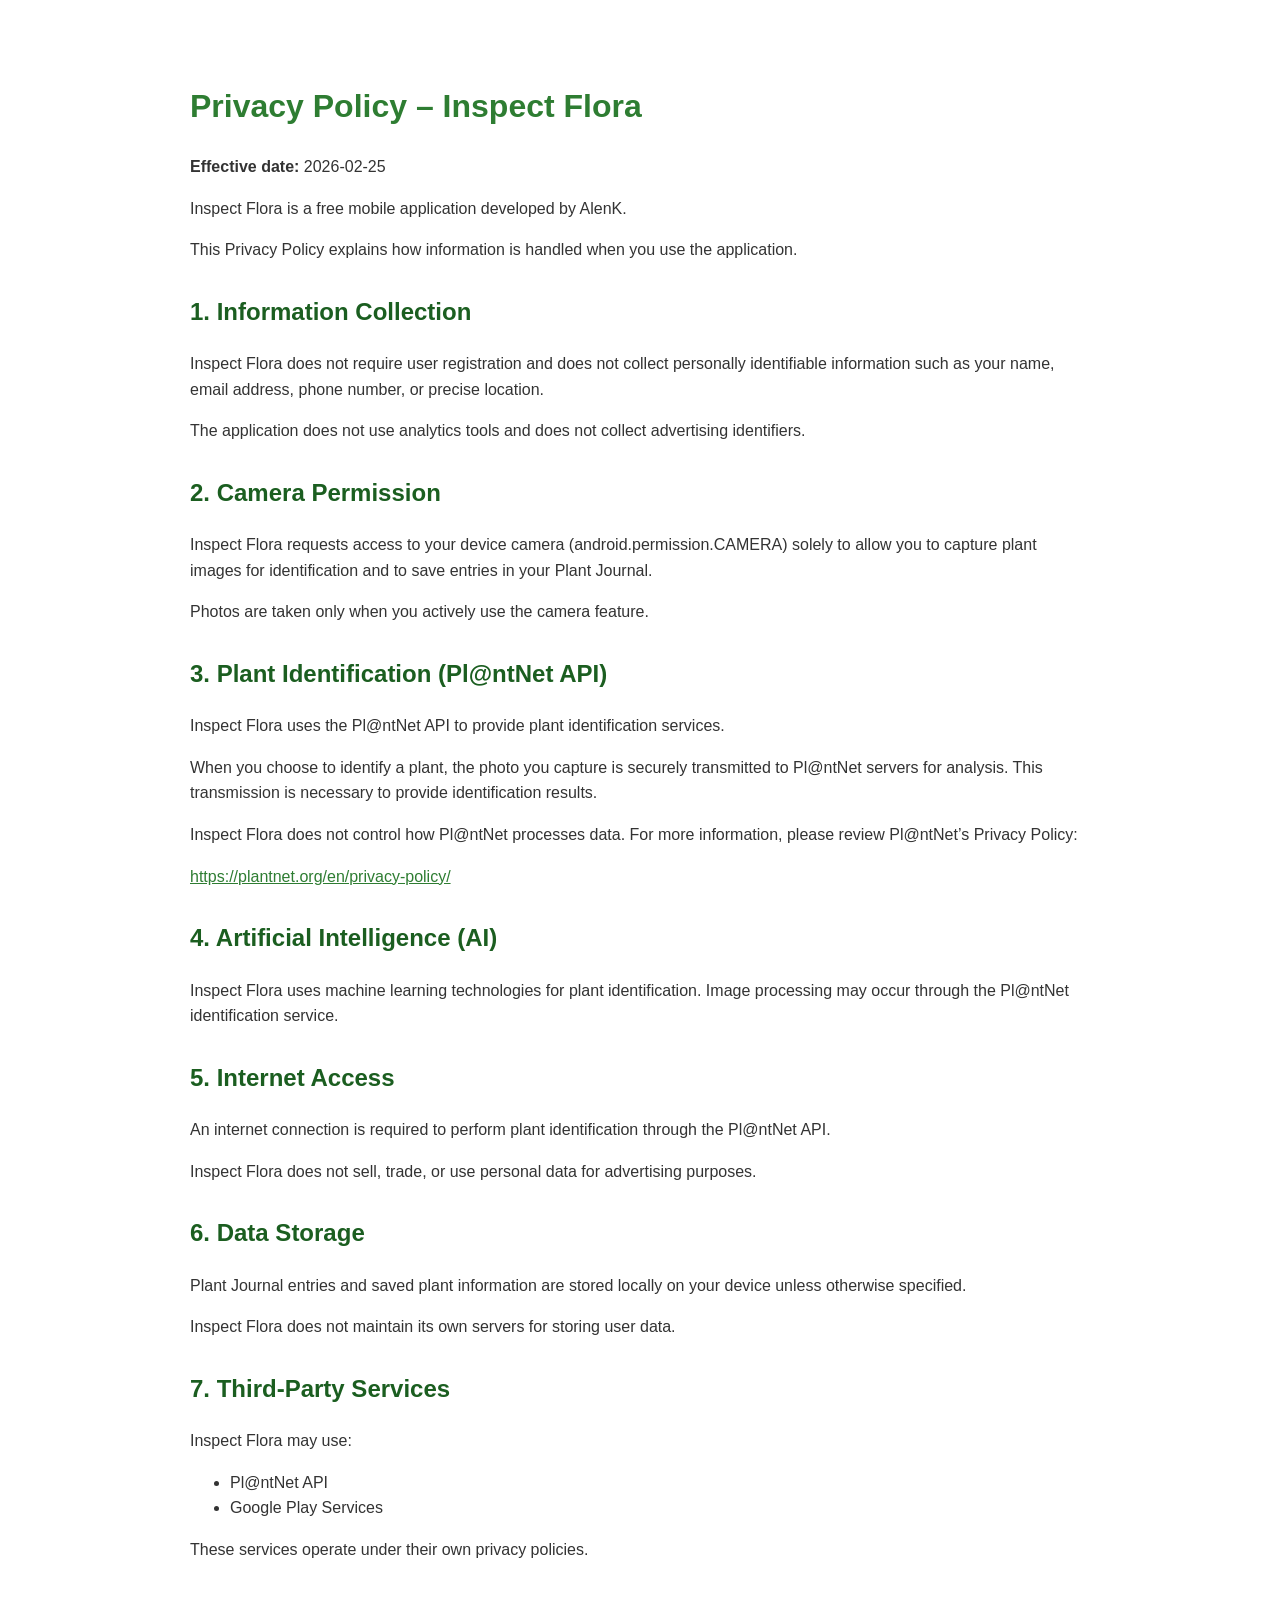
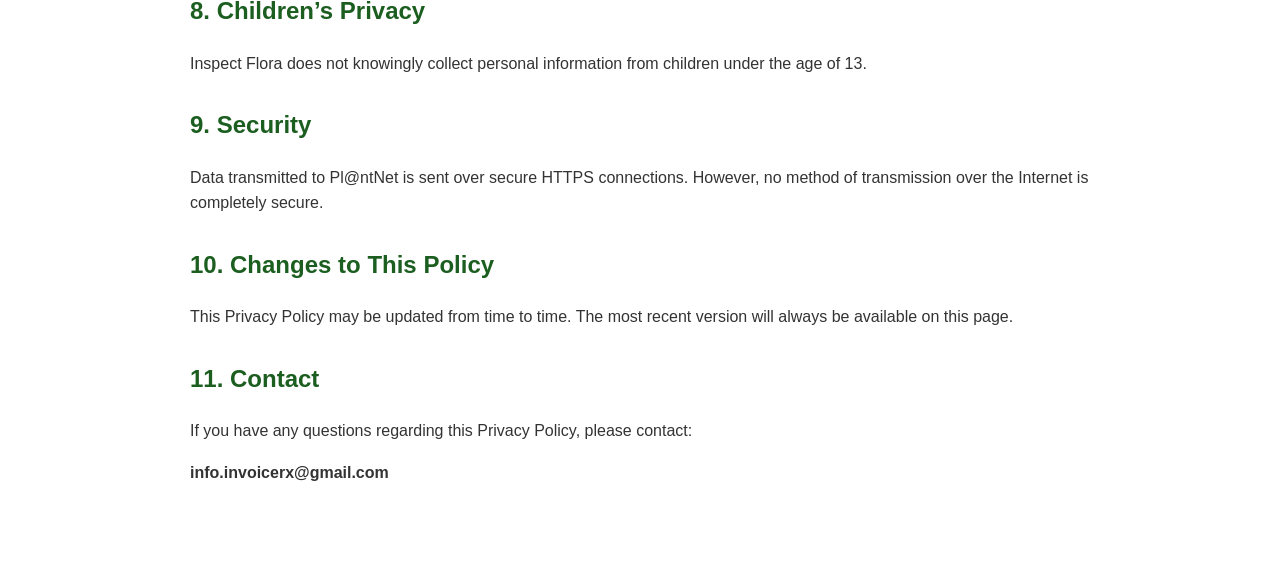
==== privacy.html @ 6c1381c5 "Add files via upload" ====
<!DOCTYPE html>
<html lang="en">
<head>
<meta charset="UTF-8">
<meta name="viewport" content="width=device-width, initial-scale=1.0">
<title>Privacy Policy – Inspect Flora</title>
<style>
body {
    font-family: Arial, sans-serif;
    max-width: 900px;
    margin: 40px auto;
    padding: 20px;
    line-height: 1.6;
    color: #333;
}
h1 {
    color: #2e7d32;
}
h2 {
    margin-top: 30px;
    color: #1b5e20;
}
a {
    color: #2e7d32;
}
</style>
</head>

<body>

<h1>Privacy Policy – Inspect Flora</h1>
<p><strong>Effective date:</strong> 2026-02-25</p>

<p>Inspect Flora is a free mobile application developed by AlenK.</p>
<p>This Privacy Policy explains how information is handled when you use the application.</p>

<h2>1. Information Collection</h2>
<p>Inspect Flora does not require user registration and does not collect personally identifiable information such as your name, email address, phone number, or precise location.</p>
<p>The application does not use analytics tools and does not collect advertising identifiers.</p>

<h2>2. Camera Permission</h2>
<p>Inspect Flora requests access to your device camera (android.permission.CAMERA) solely to allow you to capture plant images for identification and to save entries in your Plant Journal.</p>
<p>Photos are taken only when you actively use the camera feature.</p>

<h2>3. Plant Identification (Pl@ntNet API)</h2>
<p>Inspect Flora uses the Pl@ntNet API to provide plant identification services.</p>
<p>When you choose to identify a plant, the photo you capture is securely transmitted to Pl@ntNet servers for analysis. This transmission is necessary to provide identification results.</p>
<p>Inspect Flora does not control how Pl@ntNet processes data. For more information, please review Pl@ntNet’s Privacy Policy:</p>
<p><a href="https://plantnet.org/en/privacy-policy/" target="_blank">https://plantnet.org/en/privacy-policy/</a></p>

<h2>4. Artificial Intelligence (AI)</h2>
<p>Inspect Flora uses machine learning technologies for plant identification. Image processing may occur through the Pl@ntNet identification service.</p>

<h2>5. Internet Access</h2>
<p>An internet connection is required to perform plant identification through the Pl@ntNet API.</p>
<p>Inspect Flora does not sell, trade, or use personal data for advertising purposes.</p>

<h2>6. Data Storage</h2>
<p>Plant Journal entries and saved plant information are stored locally on your device unless otherwise specified.</p>
<p>Inspect Flora does not maintain its own servers for storing user data.</p>

<h2>7. Third-Party Services</h2>
<p>Inspect Flora may use:</p>
<ul>
<li>Pl@ntNet API</li>
<li>Google Play Services</li>
</ul>
<p>These services operate under their own privacy policies.</p>

<h2>8. Children’s Privacy</h2>
<p>Inspect Flora does not knowingly collect personal information from children under the age of 13.</p>

<h2>9. Security</h2>
<p>Data transmitted to Pl@ntNet is sent over secure HTTPS connections. However, no method of transmission over the Internet is completely secure.</p>

<h2>10. Changes to This Policy</h2>
<p>This Privacy Policy may be updated from time to time. The most recent version will always be available on this page.</p>

<h2>11. Contact</h2>
<p>If you have any questions regarding this Privacy Policy, please contact:</p>
<p><strong>info.invoicerx@gmail.com</strong></p>

</body>
</html>
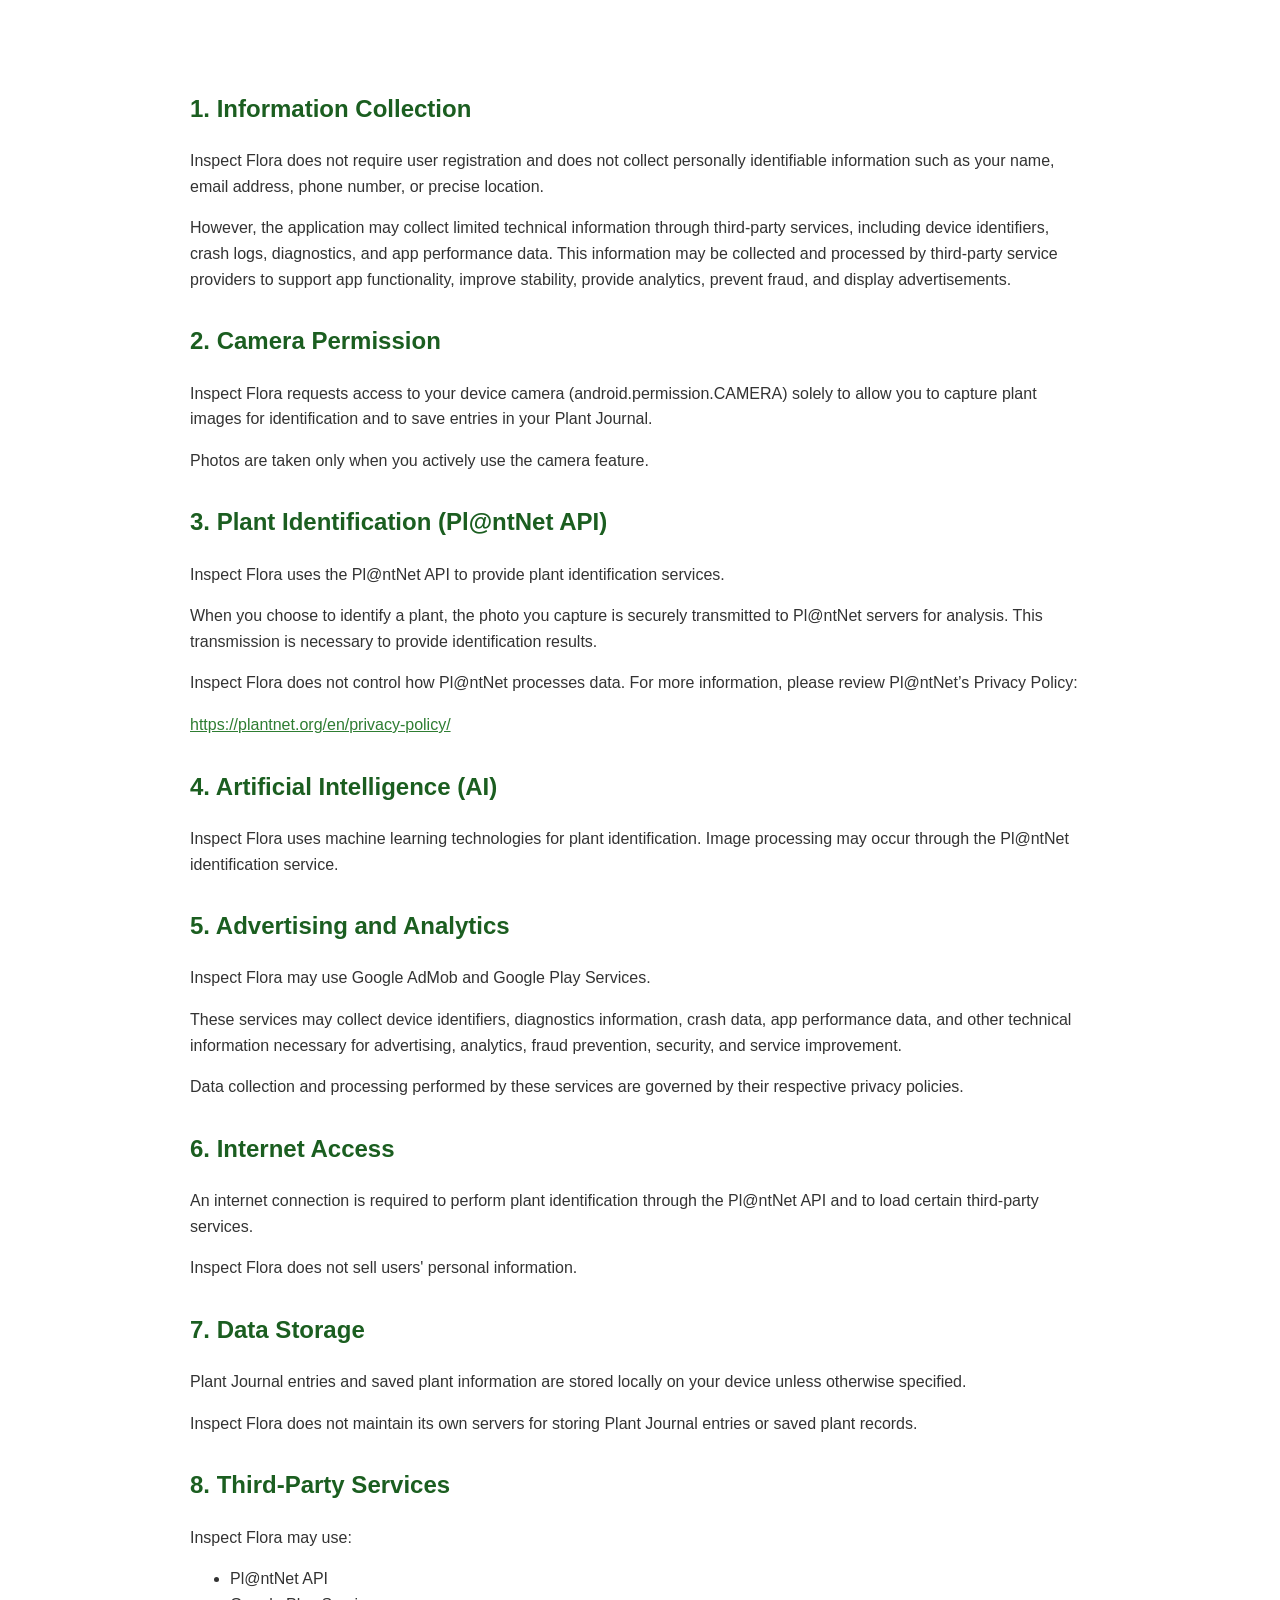
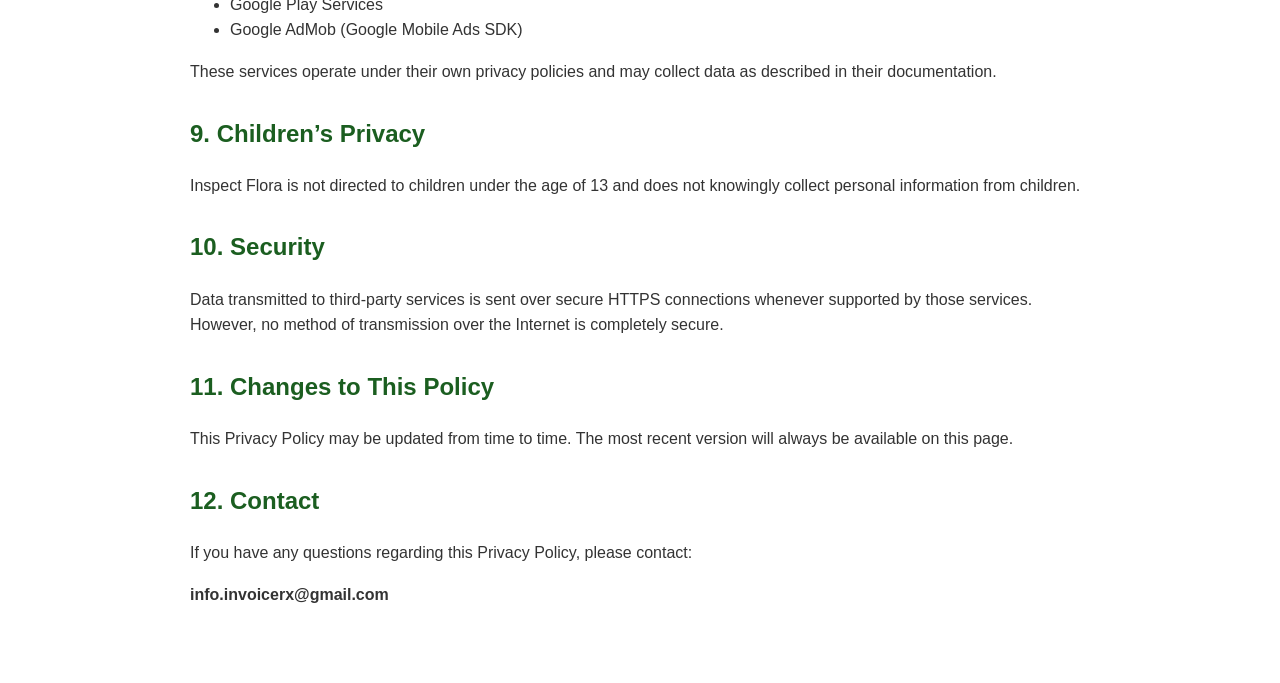
==== commit 7df8041c: "Add files via upload" ====
--- a/privacy.html
+++ b/privacy.html
@@ -3,7 +3,25 @@
 <head>
 <meta charset="UTF-8">
 <meta name="viewport" content="width=device-width, initial-scale=1.0">
-<title>Privacy Policy – Inspect Flora</title>
+
+<title>Privacy Policy — Inspect Flora</title>
+<meta name="description" content="Inspect Flora Privacy Policy. Learn how the app handles data, camera permission usage, and third-party processing for plant identification." />
+<meta name="robots" content="index,follow" />
+<link rel="canonical" href="https://invoicerx.github.io/inspect-flora-website/privacy.html" />
+
+<meta property="og:type" content="article" />
+<meta property="og:title" content="Privacy Policy — Inspect Flora" />
+<meta property="og:description" content="How Inspect Flora handles data, permissions, and third-party services." />
+<meta property="og:url" content="https://invoicerx.github.io/inspect-flora-website/privacy.html" />
+<meta property="og:image" content="https://invoicerx.github.io/inspect-flora-website/OgImage.png" />
+<meta property="og:image:width" content="1200" />
+<meta property="og:image:height" content="630" />
+<meta property="og:image:alt" content="Inspect Flora — Identify Plants Instantly" />
+
+<meta name="twitter:card" content="summary_large_image" />
+<meta name="twitter:title" content="Privacy Policy — Inspect Flora" />
+<meta name="twitter:description" content="How Inspect Flora handles data, permissions, and third-party services." />
+<meta name="twitter:image" content="https://invoicerx.github.io/inspect-flora-website/og-image.png" />
 <style>
 body {
     font-family: Arial, sans-serif;
@@ -28,57 +46,82 @@
 
 <body>
 
-<h1>Privacy Policy – Inspect Flora</h1>
-<p><strong>Effective date:</strong> 2026-02-25</p>
+<h2>1. Information Collection</h2>
 
-<p>Inspect Flora is a free mobile application developed by AlenK.</p>
-<p>This Privacy Policy explains how information is handled when you use the application.</p>
+<p>Inspect Flora does not require user registration and does not collect personally identifiable information such as your name, email address, phone number, or precise location.</p>
 
-<h2>1. Information Collection</h2>
-<p>Inspect Flora does not require user registration and does not collect personally identifiable information such as your name, email address, phone number, or precise location.</p>
-<p>The application does not use analytics tools and does not collect advertising identifiers.</p>
+<p>However, the application may collect limited technical information through third-party services, including device identifiers, crash logs, diagnostics, and app performance data. This information may be collected and processed by third-party service providers to support app functionality, improve stability, provide analytics, prevent fraud, and display advertisements.</p>
 
 <h2>2. Camera Permission</h2>
+
 <p>Inspect Flora requests access to your device camera (android.permission.CAMERA) solely to allow you to capture plant images for identification and to save entries in your Plant Journal.</p>
+
 <p>Photos are taken only when you actively use the camera feature.</p>
 
 <h2>3. Plant Identification (Pl@ntNet API)</h2>
+
 <p>Inspect Flora uses the Pl@ntNet API to provide plant identification services.</p>
+
 <p>When you choose to identify a plant, the photo you capture is securely transmitted to Pl@ntNet servers for analysis. This transmission is necessary to provide identification results.</p>
+
 <p>Inspect Flora does not control how Pl@ntNet processes data. For more information, please review Pl@ntNet’s Privacy Policy:</p>
+
 <p><a href="https://plantnet.org/en/privacy-policy/" target="_blank">https://plantnet.org/en/privacy-policy/</a></p>
 
 <h2>4. Artificial Intelligence (AI)</h2>
+
 <p>Inspect Flora uses machine learning technologies for plant identification. Image processing may occur through the Pl@ntNet identification service.</p>
 
-<h2>5. Internet Access</h2>
-<p>An internet connection is required to perform plant identification through the Pl@ntNet API.</p>
-<p>Inspect Flora does not sell, trade, or use personal data for advertising purposes.</p>
+<h2>5. Advertising and Analytics</h2>
 
-<h2>6. Data Storage</h2>
+<p>Inspect Flora may use Google AdMob and Google Play Services.</p>
+
+<p>These services may collect device identifiers, diagnostics information, crash data, app performance data, and other technical information necessary for advertising, analytics, fraud prevention, security, and service improvement.</p>
+
+<p>Data collection and processing performed by these services are governed by their respective privacy policies.</p>
+
+<h2>6. Internet Access</h2>
+
+<p>An internet connection is required to perform plant identification through the Pl@ntNet API and to load certain third-party services.</p>
+
+<p>Inspect Flora does not sell users' personal information.</p>
+
+<h2>7. Data Storage</h2>
+
 <p>Plant Journal entries and saved plant information are stored locally on your device unless otherwise specified.</p>
-<p>Inspect Flora does not maintain its own servers for storing user data.</p>
 
-<h2>7. Third-Party Services</h2>
+<p>Inspect Flora does not maintain its own servers for storing Plant Journal entries or saved plant records.</p>
+
+<h2>8. Third-Party Services</h2>
+
 <p>Inspect Flora may use:</p>
+
 <ul>
 <li>Pl@ntNet API</li>
 <li>Google Play Services</li>
+<li>Google AdMob (Google Mobile Ads SDK)</li>
 </ul>
-<p>These services operate under their own privacy policies.</p>
 
-<h2>8. Children’s Privacy</h2>
-<p>Inspect Flora does not knowingly collect personal information from children under the age of 13.</p>
+<p>These services operate under their own privacy policies and may collect data as described in their documentation.</p>
 
-<h2>9. Security</h2>
-<p>Data transmitted to Pl@ntNet is sent over secure HTTPS connections. However, no method of transmission over the Internet is completely secure.</p>
+<h2>9. Children’s Privacy</h2>
 
-<h2>10. Changes to This Policy</h2>
+<p>Inspect Flora is not directed to children under the age of 13 and does not knowingly collect personal information from children.</p>
+
+<h2>10. Security</h2>
+
+<p>Data transmitted to third-party services is sent over secure HTTPS connections whenever supported by those services. However, no method of transmission over the Internet is completely secure.</p>
+
+<h2>11. Changes to This Policy</h2>
+
 <p>This Privacy Policy may be updated from time to time. The most recent version will always be available on this page.</p>
 
-<h2>11. Contact</h2>
+<h2>12. Contact</h2>
+
 <p>If you have any questions regarding this Privacy Policy, please contact:</p>
+
 <p><strong>info.invoicerx@gmail.com</strong></p>
+
 
 </body>
 </html>
